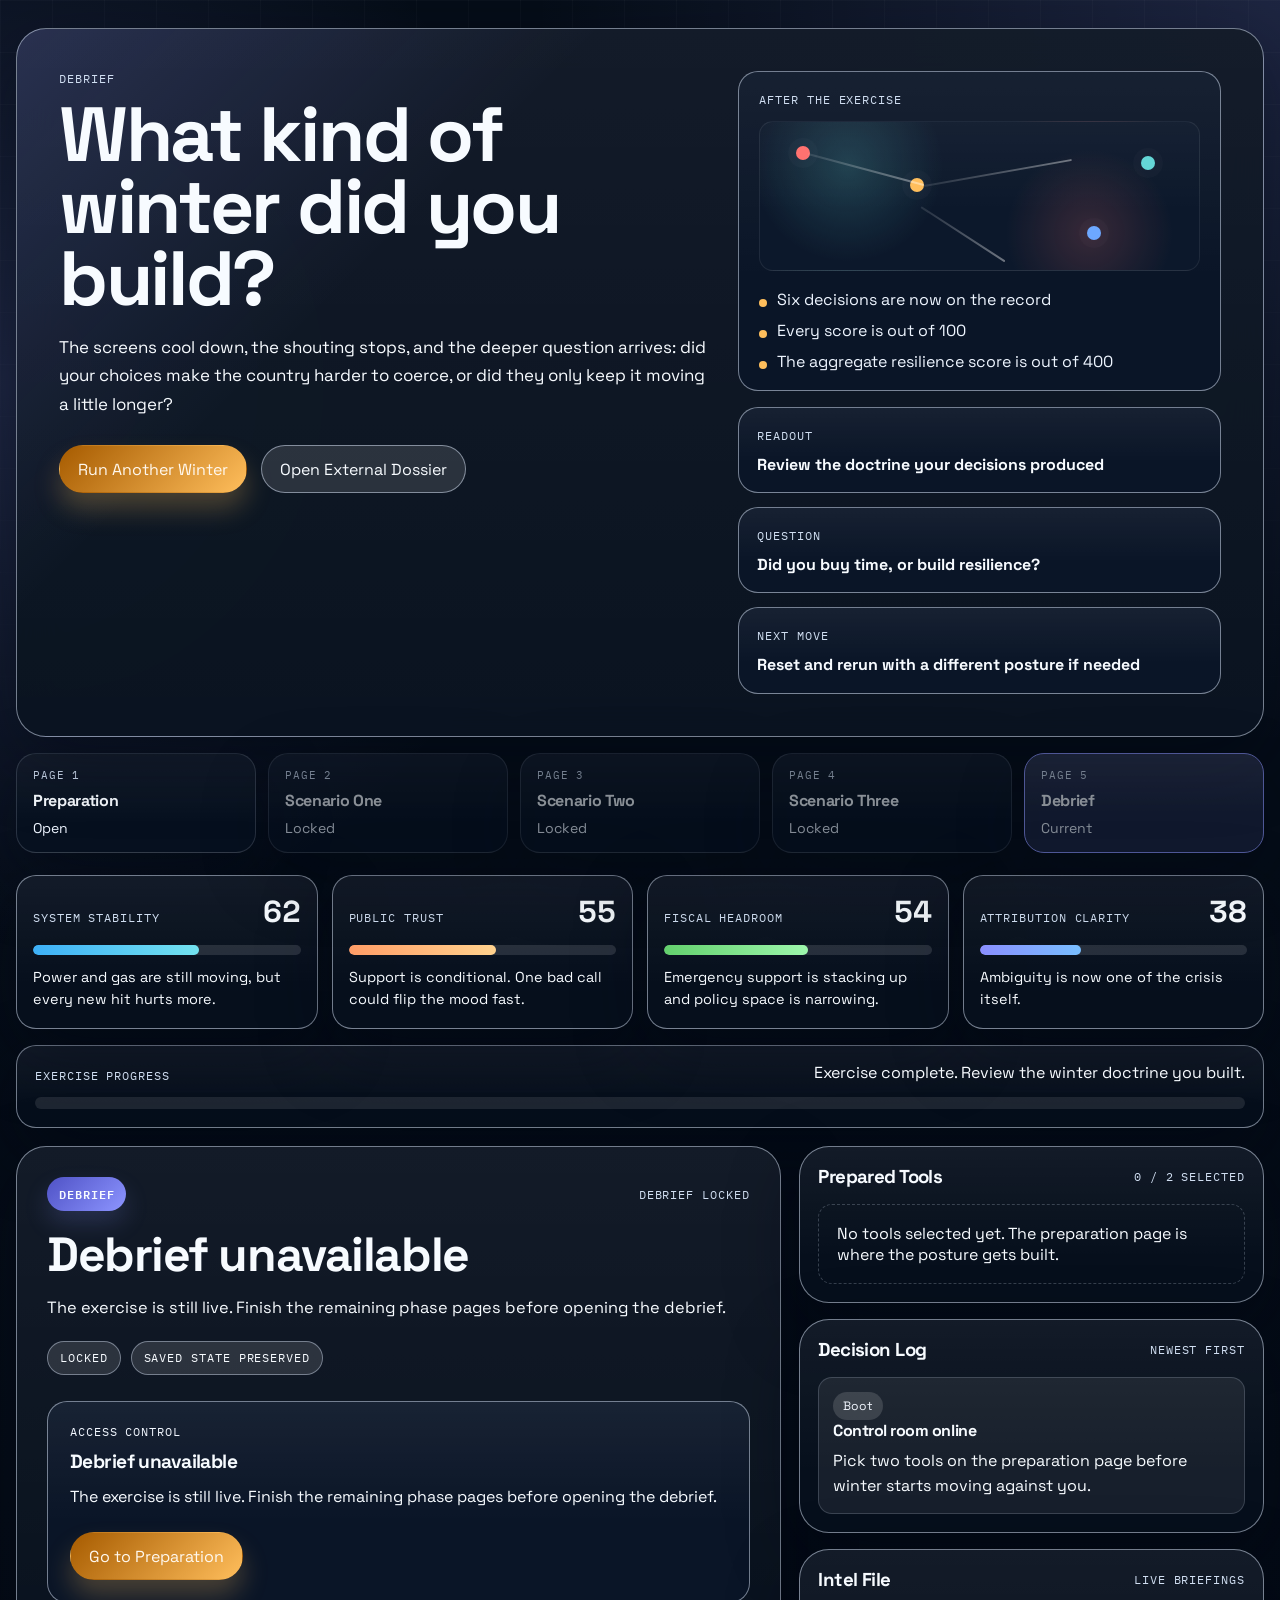
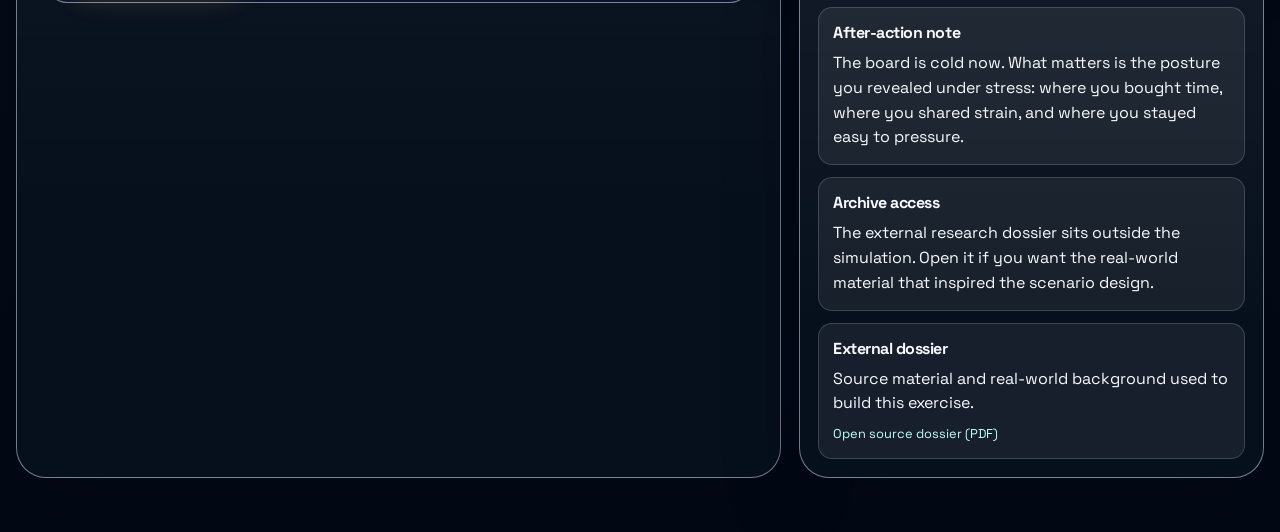
==== debrief.html @ bcda693b "updated game flow" ====
<!doctype html>
<html lang="en">
  <head>
    <meta charset="utf-8" />
    <meta name="viewport" content="width=device-width, initial-scale=1" />
    <title>Grey Zone Grid | Debrief</title>
    <link rel="preconnect" href="https://fonts.googleapis.com" />
    <link rel="preconnect" href="https://fonts.gstatic.com" crossorigin />
    <link
      href="https://fonts.googleapis.com/css2?family=IBM+Plex+Mono:wght@400;500;600&family=Space+Grotesk:wght@400;500;700&display=swap"
      rel="stylesheet"
    />
    <link rel="stylesheet" href="styles.css?v=20260312g" />
  </head>
  <body data-page="debrief">
    <div class="app-shell">
      <header class="hero">
        <div class="hero-copy">
          <p class="eyebrow" id="pageEyebrow"></p>
          <h1 id="pageHeading"></h1>
          <p class="hero-dek" id="pageDek"></p>
          <div class="hero-actions" id="heroActions"></div>
        </div>
        <div class="hero-side">
          <div class="schematic-card">
            <p class="mini-label" id="pageContextLabel"></p>
            <div class="schematic-grid" aria-hidden="true">
              <span class="schematic-node node-gas"></span>
              <span class="schematic-node node-grid"></span>
              <span class="schematic-node node-wind"></span>
              <span class="schematic-node node-terminal"></span>
              <span class="schematic-line line-one"></span>
              <span class="schematic-line line-two"></span>
              <span class="schematic-line line-three"></span>
            </div>
            <ul class="scenario-list" id="pageContextList"></ul>
          </div>
          <div class="hero-stat-grid" id="pageStatGrid"></div>
        </div>
      </header>
      <nav class="phase-nav" id="phaseNav" aria-label="Game phases"></nav>
      <main class="control-room" id="game">
        <section class="metric-strip" aria-label="Current resilience scores">
          <article class="metric-card metric-stability"><div class="metric-head"><span class="metric-label">System Stability</span><span class="metric-value" id="metric-stability-value">62</span></div><div class="metric-bar"><span class="metric-fill" id="metric-stability-fill"></span></div><p class="metric-copy" id="metric-stability-copy"></p></article>
          <article class="metric-card metric-trust"><div class="metric-head"><span class="metric-label">Public Trust</span><span class="metric-value" id="metric-trust-value">55</span></div><div class="metric-bar"><span class="metric-fill" id="metric-trust-fill"></span></div><p class="metric-copy" id="metric-trust-copy"></p></article>
          <article class="metric-card metric-fiscal"><div class="metric-head"><span class="metric-label">Fiscal Headroom</span><span class="metric-value" id="metric-fiscal-value">54</span></div><div class="metric-bar"><span class="metric-fill" id="metric-fiscal-fill"></span></div><p class="metric-copy" id="metric-fiscal-copy"></p></article>
          <article class="metric-card metric-clarity"><div class="metric-head"><span class="metric-label">Attribution Clarity</span><span class="metric-value" id="metric-clarity-value">38</span></div><div class="metric-bar"><span class="metric-fill" id="metric-clarity-fill"></span></div><p class="metric-copy" id="metric-clarity-copy"></p></article>
        </section>
        <section class="progress-panel"><div class="progress-head"><p class="mini-label">Exercise Progress</p><p class="progress-text" id="progressText"></p></div><div class="progress-track" aria-hidden="true"><span class="progress-fill" id="progressFill"></span></div></section>
        <section class="room-grid">
          <section class="stage-panel" aria-live="polite"><div class="stage-header"><span class="phase-chip" id="phaseChip"></span><span class="event-counter" id="eventCounter"></span></div><h2 class="stage-title" id="stageTitle"></h2><p class="stage-lead" id="stageLead"></p><div class="signal-row" id="signalRow"></div><div class="stage-body" id="stageBody"></div></section>
          <aside class="sidebar">
            <section class="panel"><div class="panel-head"><h3>Prepared Tools</h3><span class="panel-meta" id="toolCounter"></span></div><div class="tool-summary" id="toolSummary"></div></section>
            <section class="panel"><div class="panel-head"><h3>Decision Log</h3><span class="panel-meta">Newest first</span></div><div class="log-list" id="decisionLog"></div></section>
            <section class="panel"><div class="panel-head"><h3>Intel File</h3><span class="panel-meta">Live briefings</span></div><div class="source-list" id="sourceList"></div></section>
          </aside>
        </section>
      </main>
    </div>
    <script src="app.js?v=20260312g"></script>
  </body>
</html>
---- styles.css ----
:root {
  --bg: #07111f;
  --bg-alt: #0d1a2d;
  --panel: rgba(7, 16, 30, 0.96);
  --panel-strong: rgba(11, 22, 40, 0.99);
  --panel-soft: rgba(255, 255, 255, 0.05);
  --line: rgba(189, 210, 236, 0.24);
  --line-strong: rgba(221, 234, 252, 0.5);
  --ink: #f7fbff;
  --muted: #d0def1;
  --muted-strong: #eef5ff;
  --muted-soft: #afc2db;
  --teal: #64d6d6;
  --amber: #ffbe5c;
  --red: #ff7270;
  --green: #59cf84;
  --blue: #6da8ff;
  --violet: #8d95ff;
  --tag-ink: #f2f7ff;
  --phase-glow: rgba(255, 190, 92, 0.16);
  --phase-chip-start: #8a3f00;
  --phase-chip-end: #ffbe5c;
  --phase-soft: rgba(255, 190, 92, 0.18);
  --shadow: 0 24px 70px rgba(1, 8, 19, 0.42);
  --radius-xl: 30px;
  --radius-lg: 20px;
  --radius-md: 14px;
  --radius-sm: 10px;
}

* {
  box-sizing: border-box;
}

html {
  scroll-behavior: smooth;
}

html,
body {
  margin: 0;
  min-height: 100%;
}

body {
  color: var(--ink);
  font-family: "Space Grotesk", system-ui, sans-serif;
  background:
    radial-gradient(circle at top right, var(--phase-glow), transparent 30%),
    radial-gradient(circle at left 18%, var(--phase-soft), transparent 26%),
    linear-gradient(180deg, #050d18 0%, #050d18 40%, #030914 100%);
}

body[data-page="prep"] {
  --phase-glow: rgba(255, 190, 92, 0.16);
  --phase-chip-start: #8a3f00;
  --phase-chip-end: #ffbe5c;
  --phase-soft: rgba(255, 190, 92, 0.18);
}

body[data-page="scenario-one"] {
  --phase-glow: rgba(255, 114, 112, 0.18);
  --phase-chip-start: #7d1e2f;
  --phase-chip-end: #ff7270;
  --phase-soft: rgba(255, 114, 112, 0.18);
}

body[data-page="scenario-two"] {
  --phase-glow: rgba(100, 214, 214, 0.18);
  --phase-chip-start: #036f7b;
  --phase-chip-end: #64d6d6;
  --phase-soft: rgba(100, 214, 214, 0.18);
}

body[data-page="scenario-three"] {
  --phase-glow: rgba(109, 168, 255, 0.2);
  --phase-chip-start: #214aa8;
  --phase-chip-end: #6da8ff;
  --phase-soft: rgba(109, 168, 255, 0.18);
}

body[data-page="debrief"] {
  --phase-glow: rgba(141, 149, 255, 0.18);
  --phase-chip-start: #4f52c6;
  --phase-chip-end: #8d95ff;
  --phase-soft: rgba(141, 149, 255, 0.18);
}

body::before {
  content: "";
  position: fixed;
  inset: 0;
  pointer-events: none;
  background:
    linear-gradient(rgba(255, 255, 255, 0.03) 1px, transparent 1px),
    linear-gradient(90deg, rgba(255, 255, 255, 0.03) 1px, transparent 1px);
  background-size: 52px 52px;
  mask-image: linear-gradient(180deg, rgba(0, 0, 0, 0.8), transparent);
}

a {
  color: inherit;
}

button,
input,
select,
textarea {
  font: inherit;
  color: inherit;
}

.app-shell {
  width: min(1480px, calc(100% - 32px));
  margin: 0 auto;
  padding: 28px 0 54px;
}

.hero {
  display: grid;
  grid-template-columns: minmax(0, 1.15fr) minmax(320px, 0.85fr);
  gap: 26px;
  padding: clamp(26px, 4vw, 42px);
  border: 1px solid var(--line-strong);
  border-radius: var(--radius-xl);
  background:
    linear-gradient(135deg, var(--phase-glow), transparent 30%),
    linear-gradient(180deg, rgba(255, 255, 255, 0.05), rgba(255, 255, 255, 0.015)),
    var(--panel);
  box-shadow: var(--shadow);
  backdrop-filter: blur(20px);
}

.hero-copy {
  max-width: 720px;
}

.eyebrow,
.mini-label,
.metric-label,
.phase-chip,
.event-counter,
.panel-meta,
.signal-pill,
.tool-tag,
.delta-chip,
.ending-score-label,
.result-kicker,
.choice-tag {
  font-family: "IBM Plex Mono", ui-monospace, monospace;
  letter-spacing: 0.08em;
  text-transform: uppercase;
}

.eyebrow,
.mini-label,
.panel-meta {
  color: var(--muted);
  font-size: 0.73rem;
}

h1,
h2,
h3,
h4,
p {
  margin: 0;
}

h1,
h2,
h3,
h4 {
  letter-spacing: -0.03em;
}

h1 {
  margin-top: 12px;
  font-size: clamp(2.8rem, 6vw, 5.4rem);
  line-height: 0.94;
}

.hero-dek {
  margin-top: 18px;
  max-width: 60ch;
  color: var(--ink);
  font-size: 1.06rem;
  line-height: 1.7;
}

.hero-actions {
  display: flex;
  flex-wrap: wrap;
  gap: 14px;
  margin-top: 26px;
}

.primary-button,
.secondary-button,
.ghost-button,
.secondary-link {
  display: inline-flex;
  align-items: center;
  justify-content: center;
  gap: 10px;
  min-height: 48px;
  padding: 0 18px;
  border-radius: 999px;
  border: 1px solid transparent;
  text-decoration: none;
  cursor: pointer;
  transition:
    transform 160ms ease,
    border-color 160ms ease,
    background-color 160ms ease,
    color 160ms ease,
    box-shadow 160ms ease;
}

.primary-button {
  background: linear-gradient(135deg, #a65b00, #ffbe5c);
  color: #fff8ee;
  box-shadow: 0 16px 26px rgba(255, 190, 92, 0.25);
}

.secondary-button,
.secondary-link {
  border-color: var(--line-strong);
  color: var(--ink);
  background: rgba(255, 255, 255, 0.12);
}

.ghost-button {
  border-color: transparent;
  color: var(--muted-strong);
  background: transparent;
}

.primary-button:hover,
.secondary-button:hover,
.ghost-button:hover,
.secondary-link:hover {
  transform: translateY(-1px);
}

.hero-side {
  display: grid;
  gap: 16px;
}

.schematic-card,
.hero-stat {
  position: relative;
  overflow: hidden;
  border-radius: var(--radius-lg);
  border: 1px solid var(--line-strong);
  background:
    linear-gradient(180deg, rgba(255, 255, 255, 0.05), transparent 65%),
    var(--panel-strong);
}

.schematic-card {
  padding: 20px 20px 18px;
}

.schematic-grid {
  position: relative;
  height: 150px;
  margin: 14px 0 18px;
  border-radius: var(--radius-md);
  border: 1px solid rgba(255, 255, 255, 0.08);
  background:
    radial-gradient(circle at 20% 30%, rgba(100, 214, 214, 0.2), transparent 26%),
    radial-gradient(circle at 75% 75%, rgba(255, 114, 112, 0.18), transparent 24%),
    linear-gradient(180deg, rgba(255, 255, 255, 0.04), transparent 60%),
    #0c182b;
}

.schematic-node,
.schematic-line {
  position: absolute;
}

.schematic-node {
  width: 14px;
  height: 14px;
  border-radius: 999px;
  box-shadow: 0 0 0 8px rgba(255, 255, 255, 0.02);
}

.node-gas {
  top: 24px;
  left: 36px;
  background: var(--red);
}

.node-grid {
  top: 56px;
  left: 150px;
  background: var(--amber);
}

.node-wind {
  top: 34px;
  right: 44px;
  background: var(--teal);
}

.node-terminal {
  bottom: 30px;
  right: 98px;
  background: var(--blue);
}

.schematic-line {
  height: 2px;
  border-radius: 999px;
  background: linear-gradient(90deg, rgba(255, 255, 255, 0.1), rgba(255, 255, 255, 0.4));
  transform-origin: left center;
}

.line-one {
  top: 31px;
  left: 48px;
  width: 120px;
  transform: rotate(15deg);
}

.line-two {
  top: 63px;
  left: 164px;
  width: 150px;
  transform: rotate(-10deg);
}

.line-three {
  top: 84px;
  left: 161px;
  width: 100px;
  transform: rotate(33deg);
}

.scenario-list {
  display: grid;
  gap: 10px;
  padding: 0;
  margin: 0;
  list-style: none;
  color: var(--muted-strong);
}

.scenario-list li {
  padding-left: 18px;
  position: relative;
}

.scenario-list li::before {
  content: "";
  position: absolute;
  left: 0;
  top: 0.6em;
  width: 8px;
  height: 8px;
  border-radius: 999px;
  background: var(--amber);
}

.hero-stat-grid {
  display: grid;
  gap: 14px;
}

.hero-stat {
  padding: 16px 18px;
}

.hero-stat strong {
  display: block;
  margin-top: 8px;
  font-size: 1rem;
  line-height: 1.45;
  color: var(--ink);
}

.phase-nav {
  display: grid;
  grid-template-columns: repeat(5, minmax(0, 1fr));
  gap: 12px;
  margin-top: 16px;
}

.phase-nav-link {
  display: grid;
  gap: 8px;
  min-height: 84px;
  padding: 14px 16px;
  border-radius: var(--radius-lg);
  border: 1px solid rgba(221, 234, 252, 0.16);
  background:
    linear-gradient(180deg, rgba(255, 255, 255, 0.05), transparent 68%),
    rgba(8, 18, 33, 0.92);
  color: var(--ink);
  text-decoration: none;
  box-shadow: var(--shadow);
}

.phase-nav-link.is-current {
  border-color: var(--phase-chip-end);
  background:
    linear-gradient(180deg, rgba(255, 255, 255, 0.08), transparent 60%),
    var(--phase-soft);
}

.phase-nav-link.is-complete {
  border-color: rgba(89, 207, 132, 0.4);
}

.phase-nav-link.is-locked {
  opacity: 0.55;
  cursor: not-allowed;
}

.phase-nav-step {
  color: var(--muted);
  font-size: 0.7rem;
  font-family: "IBM Plex Mono", ui-monospace, monospace;
  letter-spacing: 0.08em;
  text-transform: uppercase;
}

.phase-nav-label {
  font-size: 1rem;
  font-weight: 700;
  letter-spacing: -0.02em;
}

.phase-nav-status {
  color: var(--muted-strong);
  font-size: 0.88rem;
  line-height: 1.4;
}

.control-room {
  margin-top: 22px;
}

.metric-strip {
  display: grid;
  grid-template-columns: repeat(4, minmax(0, 1fr));
  gap: 14px;
}

.metric-card,
.progress-panel,
.stage-panel,
.panel {
  border: 1px solid var(--line-strong);
  background:
    linear-gradient(180deg, rgba(255, 255, 255, 0.05), transparent 72%),
    var(--panel);
  box-shadow: var(--shadow);
}

.metric-card {
  padding: 16px 16px 18px;
  border-radius: var(--radius-lg);
}

.metric-head {
  display: flex;
  align-items: baseline;
  justify-content: space-between;
  gap: 12px;
}

.metric-label {
  font-size: 0.72rem;
  color: var(--muted);
}

.metric-value {
  font-size: 1.9rem;
  font-weight: 700;
  font-variant-numeric: tabular-nums;
}

.metric-bar {
  position: relative;
  overflow: hidden;
  height: 10px;
  margin-top: 14px;
  border-radius: 999px;
  background: rgba(255, 255, 255, 0.12);
}

.metric-fill {
  display: block;
  height: 100%;
  border-radius: inherit;
  width: 0;
}

.metric-stability .metric-fill {
  background: linear-gradient(90deg, #3db0f7, #73e2ef);
}

.metric-trust .metric-fill {
  background: linear-gradient(90deg, #ff9d67, #ffd28e);
}

.metric-fiscal .metric-fill {
  background: linear-gradient(90deg, #63d06d, #9df6ac);
}

.metric-clarity .metric-fill {
  background: linear-gradient(90deg, #8a8fff, #78beff);
}

.metric-copy {
  margin-top: 12px;
  color: var(--ink);
  font-size: 0.9rem;
  line-height: 1.5;
}

.progress-panel {
  margin-top: 16px;
  padding: 16px 18px 18px;
  border-radius: var(--radius-lg);
}

.progress-head {
  display: flex;
  justify-content: space-between;
  gap: 16px;
  align-items: flex-end;
}

.progress-text {
  max-width: 70ch;
  color: var(--ink);
}

.progress-track {
  margin-top: 14px;
  overflow: hidden;
  height: 12px;
  border-radius: 999px;
  background: rgba(255, 255, 255, 0.1);
}

.progress-fill {
  display: block;
  height: 100%;
  width: 0;
  border-radius: inherit;
  background: linear-gradient(90deg, var(--phase-chip-start), var(--phase-chip-end));
  transition: width 220ms ease;
}

.room-grid {
  display: grid;
  grid-template-columns: minmax(0, 1.35fr) minmax(320px, 0.82fr);
  gap: 18px;
  margin-top: 18px;
}

.stage-panel,
.panel {
  border-radius: var(--radius-xl);
}

.stage-panel {
  padding: clamp(22px, 3.5vw, 30px);
  min-height: 720px;
}

.stage-header {
  display: flex;
  justify-content: space-between;
  gap: 18px;
  align-items: center;
}

.phase-chip {
  display: inline-flex;
  align-items: center;
  min-height: 34px;
  padding: 0 12px;
  border-radius: 999px;
  color: var(--ink);
  font-size: 0.72rem;
  font-weight: 600;
  background: linear-gradient(135deg, var(--phase-chip-start), var(--phase-chip-end));
  box-shadow: 0 12px 24px var(--phase-soft);
}

.event-counter {
  color: var(--muted);
  font-size: 0.76rem;
}

.stage-title {
  margin-top: 20px;
  font-size: clamp(2rem, 4vw, 3rem);
  line-height: 1.02;
}

.stage-lead {
  margin-top: 14px;
  max-width: 70ch;
  color: var(--ink);
  font-size: 1.02rem;
  line-height: 1.75;
}

.signal-row {
  display: flex;
  flex-wrap: wrap;
  gap: 10px;
  margin-top: 18px;
}

.signal-pill {
  display: inline-flex;
  align-items: center;
  min-height: 34px;
  padding: 0 12px;
  border-radius: 999px;
  border: 1px solid rgba(221, 234, 252, 0.42);
  background: rgba(255, 255, 255, 0.12);
  color: var(--ink);
  font-size: 0.72rem;
}

.stage-body {
  margin-top: 26px;
}

.prep-grid,
.choice-grid,
.debrief-grid,
.history-grid,
.insight-grid,
.recommendation-grid {
  display: grid;
  gap: 16px;
}

.prep-grid {
  grid-template-columns: repeat(2, minmax(0, 1fr));
}

.tool-card,
.choice-card,
.result-card,
.ending-card,
.insight-card,
.history-card,
.recommendation-card {
  border-radius: var(--radius-lg);
  border: 1px solid var(--line-strong);
  background:
    linear-gradient(180deg, rgba(255, 255, 255, 0.06), transparent 60%),
    var(--panel-strong);
}

.tool-card {
  padding: 18px;
  color: var(--ink);
  text-align: left;
  cursor: pointer;
  transition:
    transform 160ms ease,
    border-color 160ms ease,
    box-shadow 160ms ease,
    opacity 160ms ease;
}

.tool-card:hover,
.choice-card:hover {
  transform: translateY(-2px);
}

.tool-card.is-selected {
  border-color: rgba(255, 190, 92, 0.78);
  box-shadow: 0 0 0 1px rgba(255, 190, 92, 0.3) inset;
}

.tool-card.is-disabled {
  opacity: 0.72;
}

.tool-tag,
.choice-tag,
.result-kicker {
  color: var(--tag-ink);
  font-size: 0.72rem;
}

.tool-title,
.choice-title,
.result-title,
.ending-title,
.insight-title,
.recommendation-title {
  margin-top: 10px;
  font-size: 1.2rem;
}

.tool-copy,
.choice-copy,
.result-copy,
.insight-copy,
.history-copy,
.recommendation-copy,
.stage-note,
.score-summary {
  margin-top: 10px;
  color: var(--ink);
  line-height: 1.65;
}

.effect-list,
.bonus-list,
.recommendation-list {
  display: flex;
  flex-wrap: wrap;
  gap: 8px;
  margin-top: 14px;
}

.effect-pill,
.bonus-pill,
.summary-pill {
  display: inline-flex;
  align-items: center;
  min-height: 30px;
  padding: 0 10px;
  border-radius: 999px;
  background: rgba(255, 255, 255, 0.14);
  color: var(--ink);
  font-size: 0.82rem;
}

.prep-actions,
.result-actions,
.debrief-actions {
  display: flex;
  flex-wrap: wrap;
  gap: 12px;
  margin-top: 22px;
}

.stage-note {
  max-width: 70ch;
}

.choice-grid {
  grid-template-columns: repeat(3, minmax(0, 1fr));
}

.choice-card {
  display: flex;
  flex-direction: column;
  align-items: flex-start;
  width: 100%;
  padding: 18px;
  color: var(--ink);
  text-align: left;
  cursor: pointer;
  transition:
    transform 160ms ease,
    border-color 160ms ease,
    box-shadow 160ms ease;
}

.choice-card:focus-visible,
.tool-card:focus-visible,
.primary-button:focus-visible,
.secondary-button:focus-visible,
.ghost-button:focus-visible {
  outline: 2px solid #f8d186;
  outline-offset: 2px;
}

.choice-card strong,
.tool-card strong {
  font-weight: 700;
}

.choice-footer {
  margin-top: auto;
  padding-top: 14px;
  width: 100%;
}

.choice-synergy {
  color: #b5fff8;
  font-size: 0.9rem;
}

.sidebar {
  display: grid;
  gap: 16px;
}

.panel {
  padding: 18px;
}

.panel-head {
  display: flex;
  justify-content: space-between;
  gap: 12px;
  align-items: center;
}

.tool-summary,
.log-list,
.source-list {
  display: grid;
  gap: 12px;
  margin-top: 16px;
}

.summary-card,
.log-item,
.source-item {
  border-radius: var(--radius-md);
  border: 1px solid rgba(221, 234, 252, 0.18);
  background: rgba(255, 255, 255, 0.07);
}

.summary-card {
  padding: 14px;
}

.summary-card h4,
.log-item h4,
.source-item h4 {
  font-size: 1rem;
}

.summary-card p,
.log-item p,
.source-item p {
  margin-top: 8px;
  color: var(--ink);
  line-height: 1.55;
}

.log-item,
.source-item {
  padding: 14px;
}

.log-tag {
  display: inline-flex;
  align-items: center;
  min-height: 28px;
  padding: 0 10px;
  border-radius: 999px;
  background: rgba(255, 255, 255, 0.14);
  color: var(--tag-ink);
  font-size: 0.76rem;
}

.source-meta {
  margin-top: 10px;
  color: var(--muted);
  font-size: 0.8rem;
}

.result-card {
  padding: 22px;
}

.delta-row {
  display: flex;
  flex-wrap: wrap;
  gap: 10px;
  margin-top: 16px;
}

.delta-chip {
  display: inline-flex;
  align-items: center;
  min-height: 36px;
  padding: 0 12px;
  border-radius: 999px;
  font-size: 0.76rem;
}

.delta-chip.is-positive {
  background: rgba(89, 207, 132, 0.18);
  color: #d7ffe2;
  border: 1px solid rgba(89, 207, 132, 0.36);
}

.delta-chip.is-negative {
  background: rgba(255, 114, 112, 0.18);
  color: #ffd3d2;
  border: 1px solid rgba(255, 114, 112, 0.36);
}

.bonus-block {
  margin-top: 18px;
  padding-top: 18px;
  border-top: 1px solid rgba(221, 234, 252, 0.18);
}

.bonus-stack {
  display: grid;
  gap: 10px;
  margin-top: 12px;
}

.bonus-item {
  padding: 12px 14px;
  border-radius: var(--radius-md);
  background: rgba(100, 214, 214, 0.18);
  color: var(--ink);
}

.scoreboard {
  display: grid;
  grid-template-columns: repeat(4, minmax(0, 1fr));
  gap: 12px;
  margin-top: 22px;
}

.score-card {
  padding: 14px;
  border-radius: var(--radius-md);
  background: rgba(255, 255, 255, 0.1);
  border: 1px solid rgba(221, 234, 252, 0.18);
}

.score-card strong {
  display: block;
  margin-top: 10px;
  font-size: 1.4rem;
}

.score-card-scale {
  margin-top: 8px;
  color: var(--ink);
  font-size: 0.86rem;
}

.ending-card,
.insight-card,
.history-card,
.recommendation-card {
  padding: 18px;
}

.ending-banner {
  display: flex;
  flex-wrap: wrap;
  align-items: flex-end;
  justify-content: space-between;
  gap: 18px;
}

.ending-score {
  min-width: 170px;
  text-align: right;
}

.ending-score-label {
  color: var(--muted);
  font-size: 0.74rem;
}

.ending-score-value {
  margin-top: 8px;
  font-size: clamp(2.8rem, 5vw, 4rem);
  line-height: 0.9;
  font-weight: 700;
}

.debrief-grid {
  margin-top: 24px;
}

.insight-grid,
.recommendation-grid,
.history-grid {
  margin-top: 18px;
  grid-template-columns: repeat(2, minmax(0, 1fr));
}

.history-choice {
  margin-top: 12px;
  color: #fff;
  font-size: 1rem;
}

.summary-row {
  display: flex;
  flex-wrap: wrap;
  gap: 10px;
  margin-top: 14px;
}

.empty-state {
  padding: 18px;
  border-radius: var(--radius-md);
  border: 1px dashed rgba(221, 234, 252, 0.22);
  color: var(--ink);
}

.panel-link {
  color: #c1fff9;
  text-decoration: none;
}

.panel-link:hover {
  text-decoration: underline;
}

@media (max-width: 1200px) {
  .hero,
  .room-grid {
    grid-template-columns: 1fr;
  }

  .phase-nav {
    grid-template-columns: repeat(3, minmax(0, 1fr));
  }

  .metric-strip,
  .scoreboard {
    grid-template-columns: repeat(2, minmax(0, 1fr));
  }

  .choice-grid,
  .prep-grid,
  .insight-grid,
  .recommendation-grid,
  .history-grid {
    grid-template-columns: repeat(2, minmax(0, 1fr));
  }

  .stage-panel {
    min-height: auto;
  }
}

@media (max-width: 760px) {
  .app-shell {
    width: min(100% - 20px, 1480px);
    padding-top: 18px;
  }

  .phase-nav {
    grid-template-columns: 1fr;
  }

  .hero,
  .stage-panel,
  .panel,
  .metric-card,
  .progress-panel {
    border-radius: 20px;
  }

  .metric-strip,
  .scoreboard,
  .choice-grid,
  .prep-grid,
  .insight-grid,
  .recommendation-grid,
  .history-grid {
    grid-template-columns: 1fr;
  }

  .progress-head,
  .stage-header,
  .panel-head,
  .ending-banner {
    flex-direction: column;
    align-items: flex-start;
  }

  .ending-score {
    text-align: left;
  }
}
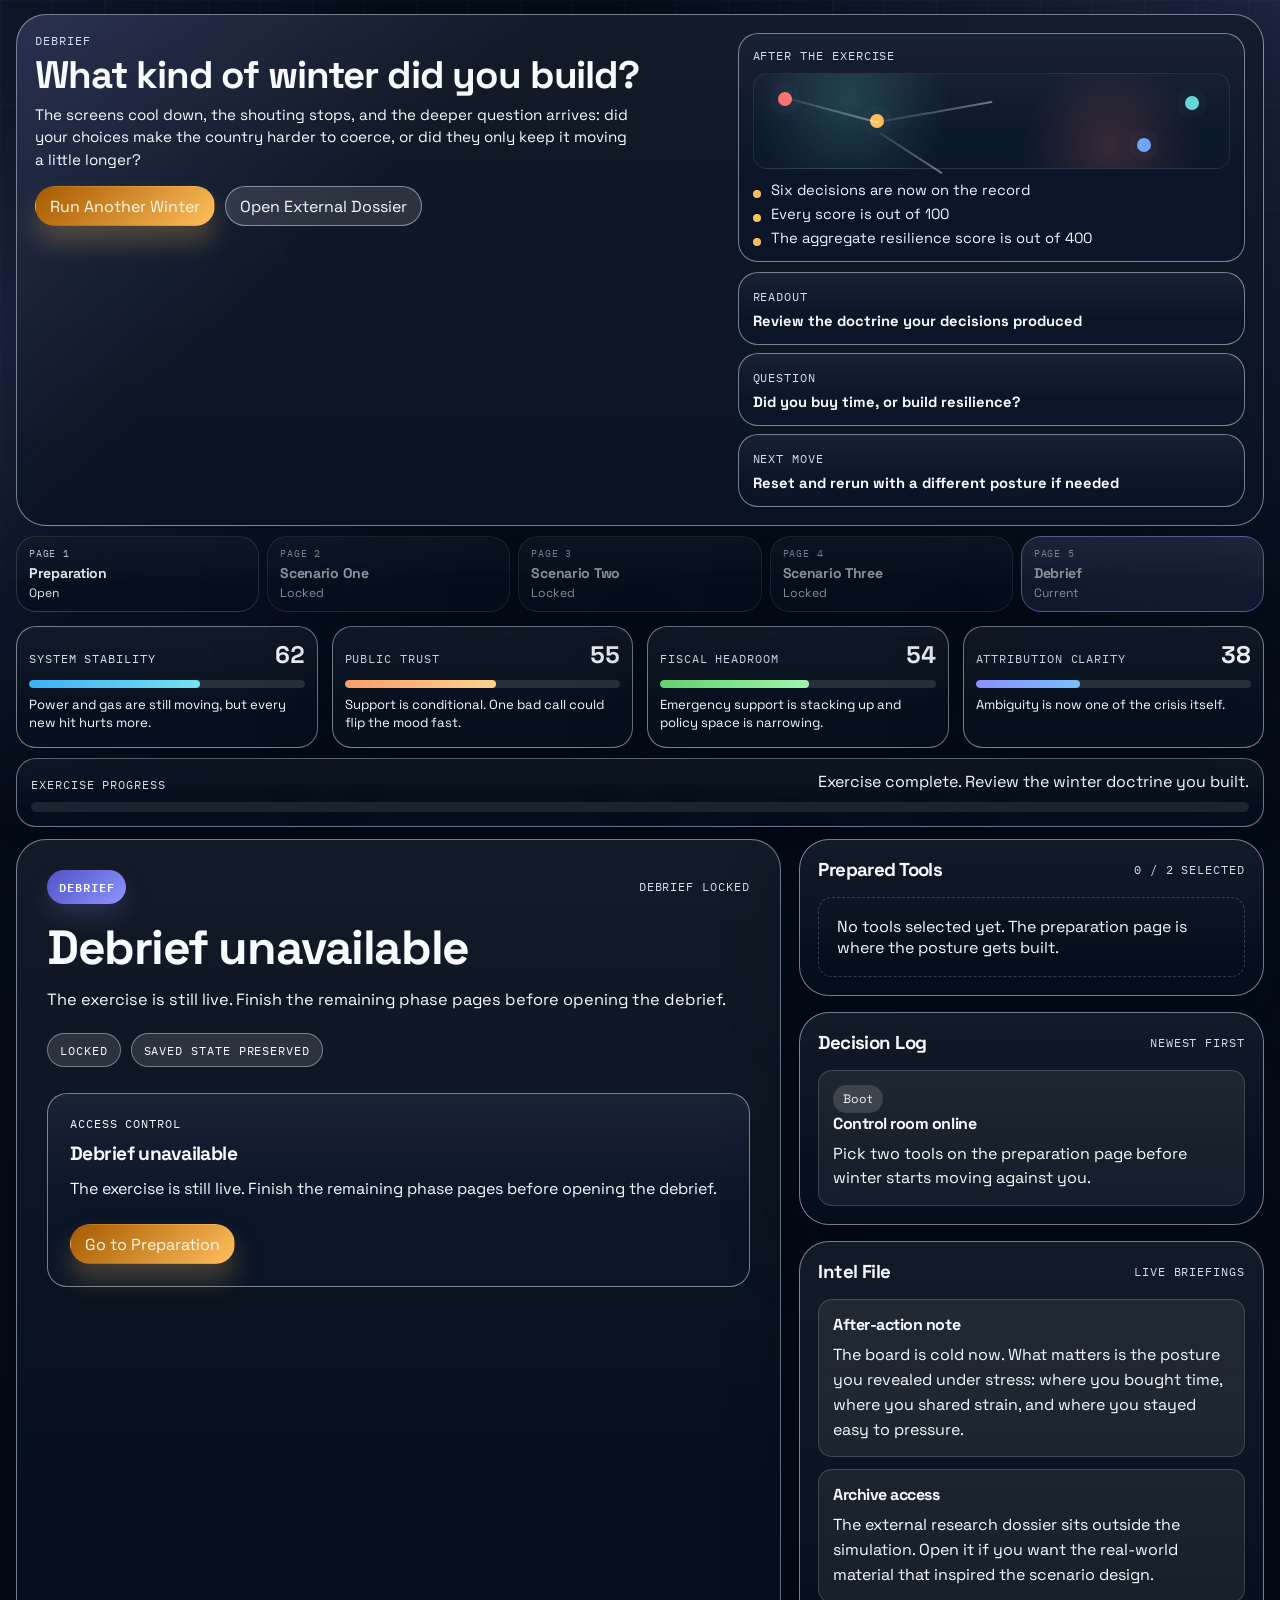
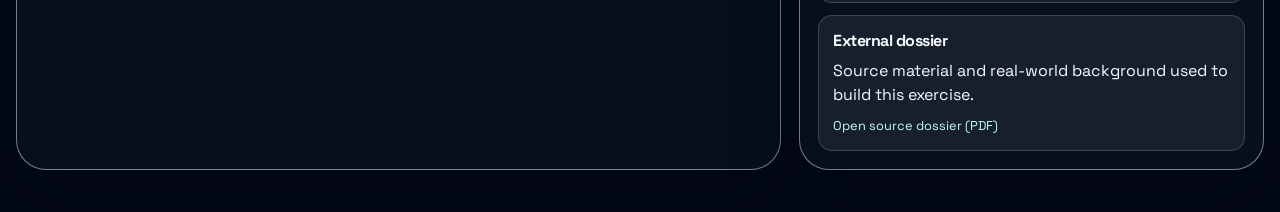
==== commit ba23d2b7: "Update header" ====
--- a/debrief.html
+++ b/debrief.html
@@ -10,7 +10,7 @@
       href="https://fonts.googleapis.com/css2?family=IBM+Plex+Mono:wght@400;500;600&family=Space+Grotesk:wght@400;500;700&display=swap"
       rel="stylesheet"
     />
-    <link rel="stylesheet" href="styles.css?v=20260312g" />
+    <link rel="stylesheet" href="styles.css?v=20260312h" />
   </head>
   <body data-page="debrief">
     <div class="app-shell">
@@ -57,6 +57,6 @@
         </section>
       </main>
     </div>
-    <script src="app.js?v=20260312g"></script>
+    <script src="app.js?v=20260312h"></script>
   </body>
 </html>
--- a/styles.css
+++ b/styles.css
@@ -113,14 +113,14 @@
 .app-shell {
   width: min(1480px, calc(100% - 32px));
   margin: 0 auto;
-  padding: 28px 0 54px;
+  padding: 14px 0 42px;
 }
 
 .hero {
   display: grid;
   grid-template-columns: minmax(0, 1.15fr) minmax(320px, 0.85fr);
-  gap: 26px;
-  padding: clamp(26px, 4vw, 42px);
+  gap: 16px;
+  padding: clamp(12px, 2vw, 18px);
   border: 1px solid var(--line-strong);
   border-radius: var(--radius-xl);
   background:
@@ -175,24 +175,24 @@
 }
 
 h1 {
-  margin-top: 12px;
-  font-size: clamp(2.8rem, 6vw, 5.4rem);
-  line-height: 0.94;
+  margin-top: 8px;
+  font-size: clamp(1.6rem, 3.8vw, 2.4rem);
+  line-height: 0.98;
 }
 
 .hero-dek {
-  margin-top: 18px;
+  margin-top: 10px;
   max-width: 60ch;
   color: var(--ink);
-  font-size: 1.06rem;
-  line-height: 1.7;
+  font-size: 0.95rem;
+  line-height: 1.5;
 }
 
 .hero-actions {
   display: flex;
   flex-wrap: wrap;
-  gap: 14px;
-  margin-top: 26px;
+  gap: 10px;
+  margin-top: 14px;
 }
 
 .primary-button,
@@ -203,8 +203,8 @@
   align-items: center;
   justify-content: center;
   gap: 10px;
-  min-height: 48px;
-  padding: 0 18px;
+  min-height: 40px;
+  padding: 0 14px;
   border-radius: 999px;
   border: 1px solid transparent;
   text-decoration: none;
@@ -245,7 +245,7 @@
 
 .hero-side {
   display: grid;
-  gap: 16px;
+  gap: 10px;
 }
 
 .schematic-card,
@@ -260,13 +260,13 @@
 }
 
 .schematic-card {
-  padding: 20px 20px 18px;
+  padding: 14px;
 }
 
 .schematic-grid {
   position: relative;
-  height: 150px;
-  margin: 14px 0 18px;
+  height: 96px;
+  margin: 10px 0 12px;
   border-radius: var(--radius-md);
   border: 1px solid rgba(255, 255, 255, 0.08);
   background:
@@ -289,26 +289,26 @@
 }
 
 .node-gas {
-  top: 24px;
-  left: 36px;
+  top: 18px;
+  left: 24px;
   background: var(--red);
 }
 
 .node-grid {
-  top: 56px;
-  left: 150px;
+  top: 40px;
+  left: 116px;
   background: var(--amber);
 }
 
 .node-wind {
-  top: 34px;
-  right: 44px;
+  top: 22px;
+  right: 30px;
   background: var(--teal);
 }
 
 .node-terminal {
-  bottom: 30px;
-  right: 98px;
+  bottom: 16px;
+  right: 78px;
   background: var(--blue);
 }
 
@@ -320,33 +320,34 @@
 }
 
 .line-one {
-  top: 31px;
-  left: 48px;
-  width: 120px;
+  top: 24px;
+  left: 36px;
+  width: 92px;
   transform: rotate(15deg);
 }
 
 .line-two {
-  top: 63px;
-  left: 164px;
-  width: 150px;
+  top: 46px;
+  left: 130px;
+  width: 110px;
   transform: rotate(-10deg);
 }
 
 .line-three {
-  top: 84px;
-  left: 161px;
-  width: 100px;
+  top: 58px;
+  left: 126px;
+  width: 74px;
   transform: rotate(33deg);
 }
 
 .scenario-list {
   display: grid;
-  gap: 10px;
+  gap: 6px;
   padding: 0;
   margin: 0;
   list-style: none;
   color: var(--muted-strong);
+  font-size: 0.92rem;
 }
 
 .scenario-list li {
@@ -367,33 +368,33 @@
 
 .hero-stat-grid {
   display: grid;
-  gap: 14px;
+  gap: 8px;
 }
 
 .hero-stat {
-  padding: 16px 18px;
+  padding: 12px 14px;
 }
 
 .hero-stat strong {
   display: block;
-  margin-top: 8px;
-  font-size: 1rem;
-  line-height: 1.45;
+  margin-top: 6px;
+  font-size: 0.92rem;
+  line-height: 1.35;
   color: var(--ink);
 }
 
 .phase-nav {
   display: grid;
   grid-template-columns: repeat(5, minmax(0, 1fr));
-  gap: 12px;
-  margin-top: 16px;
+  gap: 8px;
+  margin-top: 10px;
 }
 
 .phase-nav-link {
   display: grid;
-  gap: 8px;
-  min-height: 84px;
-  padding: 14px 16px;
+  gap: 4px;
+  min-height: 58px;
+  padding: 10px 12px;
   border-radius: var(--radius-lg);
   border: 1px solid rgba(221, 234, 252, 0.16);
   background:
@@ -422,26 +423,26 @@
 
 .phase-nav-step {
   color: var(--muted);
-  font-size: 0.7rem;
+  font-size: 0.62rem;
   font-family: "IBM Plex Mono", ui-monospace, monospace;
   letter-spacing: 0.08em;
   text-transform: uppercase;
 }
 
 .phase-nav-label {
-  font-size: 1rem;
+  font-size: 0.88rem;
   font-weight: 700;
   letter-spacing: -0.02em;
 }
 
 .phase-nav-status {
   color: var(--muted-strong);
-  font-size: 0.88rem;
-  line-height: 1.4;
+  font-size: 0.76rem;
+  line-height: 1.25;
 }
 
 .control-room {
-  margin-top: 22px;
+  margin-top: 14px;
 }
 
 .metric-strip {
@@ -462,7 +463,7 @@
 }
 
 .metric-card {
-  padding: 16px 16px 18px;
+  padding: 12px 12px 14px;
   border-radius: var(--radius-lg);
 }
 
@@ -479,7 +480,7 @@
 }
 
 .metric-value {
-  font-size: 1.9rem;
+  font-size: 1.5rem;
   font-weight: 700;
   font-variant-numeric: tabular-nums;
 }
@@ -487,8 +488,8 @@
 .metric-bar {
   position: relative;
   overflow: hidden;
-  height: 10px;
-  margin-top: 14px;
+  height: 8px;
+  margin-top: 10px;
   border-radius: 999px;
   background: rgba(255, 255, 255, 0.12);
 }
@@ -517,15 +518,15 @@
 }
 
 .metric-copy {
-  margin-top: 12px;
-  color: var(--ink);
-  font-size: 0.9rem;
-  line-height: 1.5;
+  margin-top: 8px;
+  color: var(--ink);
+  font-size: 0.82rem;
+  line-height: 1.4;
 }
 
 .progress-panel {
-  margin-top: 16px;
-  padding: 16px 18px 18px;
+  margin-top: 10px;
+  padding: 12px 14px 14px;
   border-radius: var(--radius-lg);
 }
 
@@ -542,9 +543,9 @@
 }
 
 .progress-track {
-  margin-top: 14px;
+  margin-top: 10px;
   overflow: hidden;
-  height: 12px;
+  height: 10px;
   border-radius: 999px;
   background: rgba(255, 255, 255, 0.1);
 }
@@ -562,7 +563,7 @@
   display: grid;
   grid-template-columns: minmax(0, 1.35fr) minmax(320px, 0.82fr);
   gap: 18px;
-  margin-top: 18px;
+  margin-top: 12px;
 }
 
 .stage-panel,
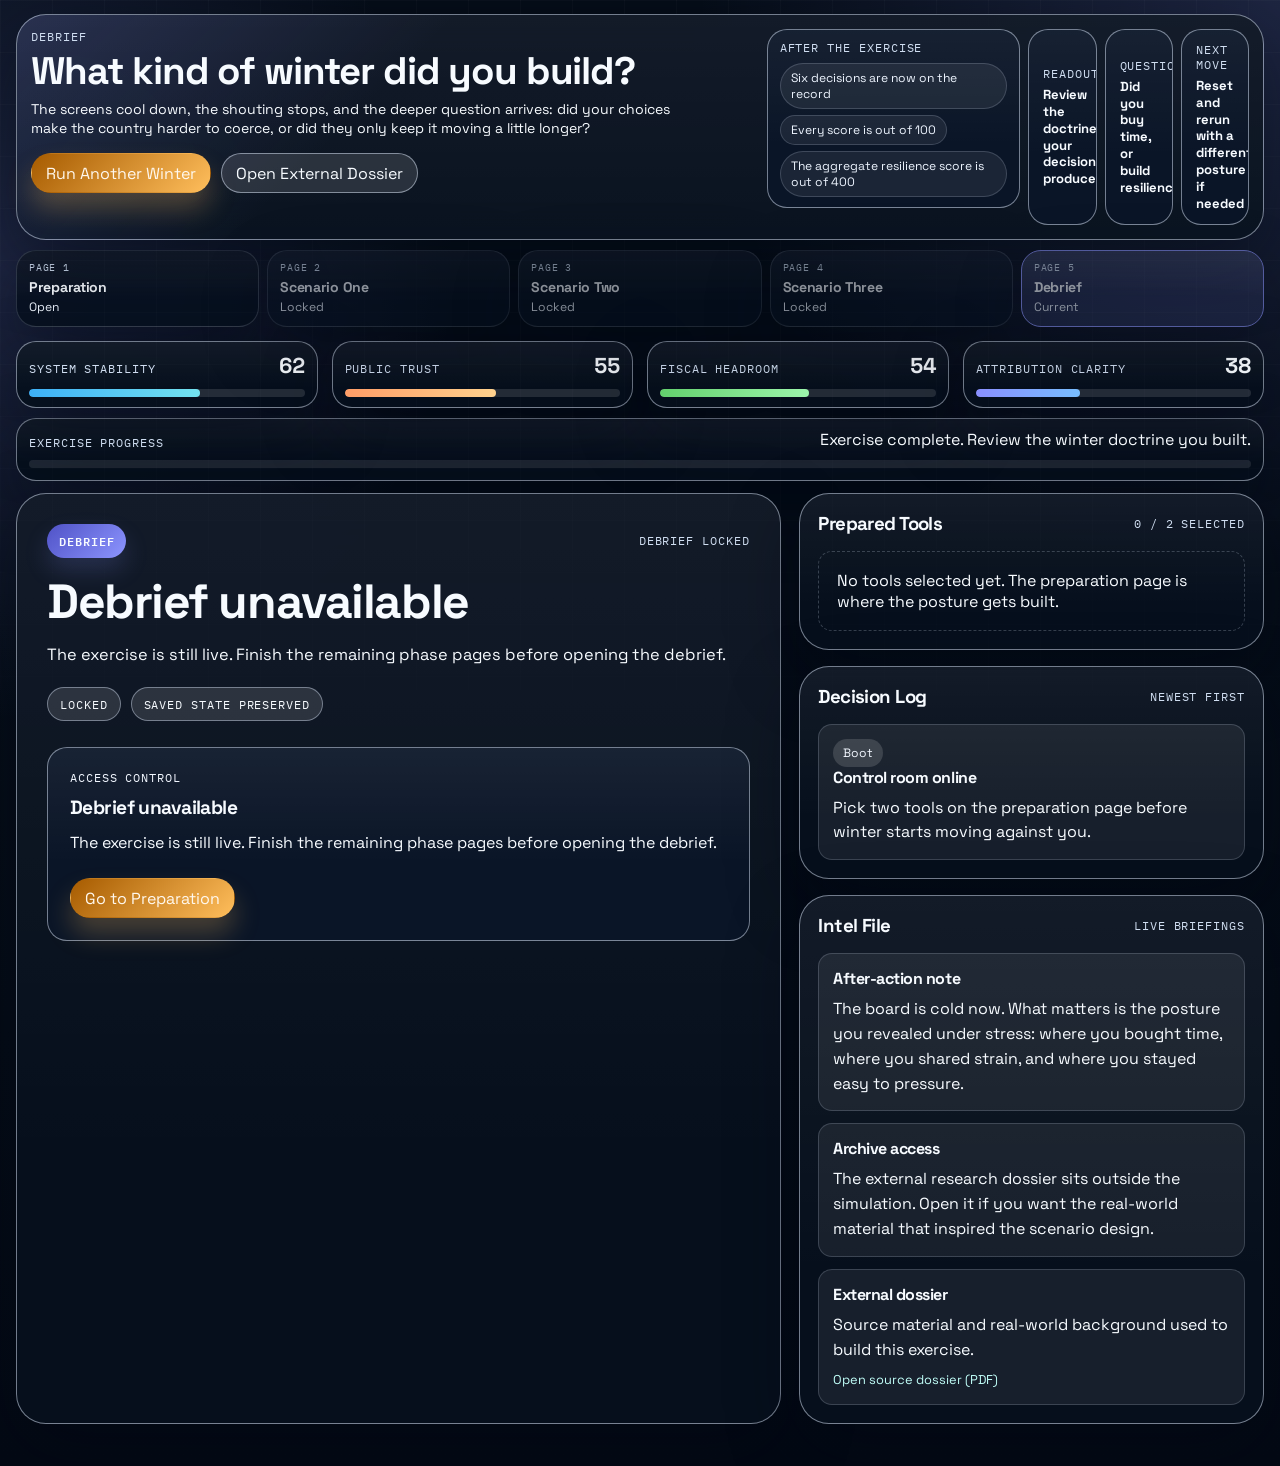
==== commit 4cb20f31: "New Layout" ====
--- a/debrief.html
+++ b/debrief.html
@@ -10,7 +10,7 @@
       href="https://fonts.googleapis.com/css2?family=IBM+Plex+Mono:wght@400;500;600&family=Space+Grotesk:wght@400;500;700&display=swap"
       rel="stylesheet"
     />
-    <link rel="stylesheet" href="styles.css?v=20260312h" />
+    <link rel="stylesheet" href="styles.css?v=20260312i" />
   </head>
   <body data-page="debrief">
     <div class="app-shell">
@@ -57,6 +57,6 @@
         </section>
       </main>
     </div>
-    <script src="app.js?v=20260312h"></script>
+    <script src="app.js?v=20260312i"></script>
   </body>
 </html>
--- a/styles.css
+++ b/styles.css
@@ -118,9 +118,9 @@
 
 .hero {
   display: grid;
-  grid-template-columns: minmax(0, 1.15fr) minmax(320px, 0.85fr);
-  gap: 16px;
-  padding: clamp(12px, 2vw, 18px);
+  grid-template-columns: minmax(0, 1.2fr) minmax(340px, 0.8fr);
+  gap: 12px;
+  padding: clamp(10px, 1.6vw, 14px);
   border: 1px solid var(--line-strong);
   border-radius: var(--radius-xl);
   background:
@@ -132,7 +132,7 @@
 }
 
 .hero-copy {
-  max-width: 720px;
+  max-width: 860px;
 }
 
 .eyebrow,
@@ -182,10 +182,10 @@
 
 .hero-dek {
   margin-top: 10px;
-  max-width: 60ch;
-  color: var(--ink);
-  font-size: 0.95rem;
-  line-height: 1.5;
+  max-width: 74ch;
+  color: var(--ink);
+  font-size: 0.88rem;
+  line-height: 1.4;
 }
 
 .hero-actions {
@@ -245,7 +245,9 @@
 
 .hero-side {
   display: grid;
-  gap: 10px;
+  grid-template-columns: minmax(0, 1.15fr) minmax(0, 1fr);
+  gap: 8px;
+  align-items: start;
 }
 
 .schematic-card,
@@ -260,20 +262,13 @@
 }
 
 .schematic-card {
-  padding: 14px;
+  display: grid;
+  gap: 8px;
+  padding: 10px 12px;
 }
 
 .schematic-grid {
-  position: relative;
-  height: 96px;
-  margin: 10px 0 12px;
-  border-radius: var(--radius-md);
-  border: 1px solid rgba(255, 255, 255, 0.08);
-  background:
-    radial-gradient(circle at 20% 30%, rgba(100, 214, 214, 0.2), transparent 26%),
-    radial-gradient(circle at 75% 75%, rgba(255, 114, 112, 0.18), transparent 24%),
-    linear-gradient(180deg, rgba(255, 255, 255, 0.04), transparent 60%),
-    #0c182b;
+  display: none;
 }
 
 .schematic-node,
@@ -341,45 +336,45 @@
 }
 
 .scenario-list {
-  display: grid;
+  display: flex;
+  flex-wrap: wrap;
   gap: 6px;
   padding: 0;
   margin: 0;
   list-style: none;
   color: var(--muted-strong);
-  font-size: 0.92rem;
+  font-size: 0.76rem;
 }
 
 .scenario-list li {
-  padding-left: 18px;
-  position: relative;
+  padding: 6px 10px;
+  border-radius: 999px;
+  border: 1px solid rgba(221, 234, 252, 0.18);
+  background: rgba(255, 255, 255, 0.07);
 }
 
 .scenario-list li::before {
-  content: "";
-  position: absolute;
-  left: 0;
-  top: 0.6em;
-  width: 8px;
-  height: 8px;
-  border-radius: 999px;
-  background: var(--amber);
+  display: none;
 }
 
 .hero-stat-grid {
   display: grid;
+  grid-template-columns: repeat(3, minmax(0, 1fr));
   gap: 8px;
 }
 
 .hero-stat {
+  display: flex;
+  flex-direction: column;
+  justify-content: center;
   padding: 12px 14px;
 }
 
 .hero-stat strong {
   display: block;
   margin-top: 6px;
-  font-size: 0.92rem;
-  line-height: 1.35;
+  font-size: 0.82rem;
+  line-height: 1.28;
   color: var(--ink);
 }
 
@@ -463,7 +458,7 @@
 }
 
 .metric-card {
-  padding: 12px 12px 14px;
+  padding: 10px 12px;
   border-radius: var(--radius-lg);
 }
 
@@ -480,7 +475,7 @@
 }
 
 .metric-value {
-  font-size: 1.5rem;
+  font-size: 1.35rem;
   font-weight: 700;
   font-variant-numeric: tabular-nums;
 }
@@ -518,15 +513,12 @@
 }
 
 .metric-copy {
-  margin-top: 8px;
-  color: var(--ink);
-  font-size: 0.82rem;
-  line-height: 1.4;
+  display: none;
 }
 
 .progress-panel {
   margin-top: 10px;
-  padding: 12px 14px 14px;
+  padding: 10px 12px 12px;
   border-radius: var(--radius-lg);
 }
 
@@ -545,7 +537,7 @@
 .progress-track {
   margin-top: 10px;
   overflow: hidden;
-  height: 10px;
+  height: 8px;
   border-radius: 999px;
   background: rgba(255, 255, 255, 0.1);
 }
@@ -1028,6 +1020,10 @@
     grid-template-columns: 1fr;
   }
 
+  .hero-side {
+    grid-template-columns: 1fr;
+  }
+
   .phase-nav {
     grid-template-columns: repeat(3, minmax(0, 1fr));
   }
@@ -1056,6 +1052,7 @@
     padding-top: 18px;
   }
 
+  .hero-stat-grid,
   .phase-nav {
     grid-template-columns: 1fr;
   }
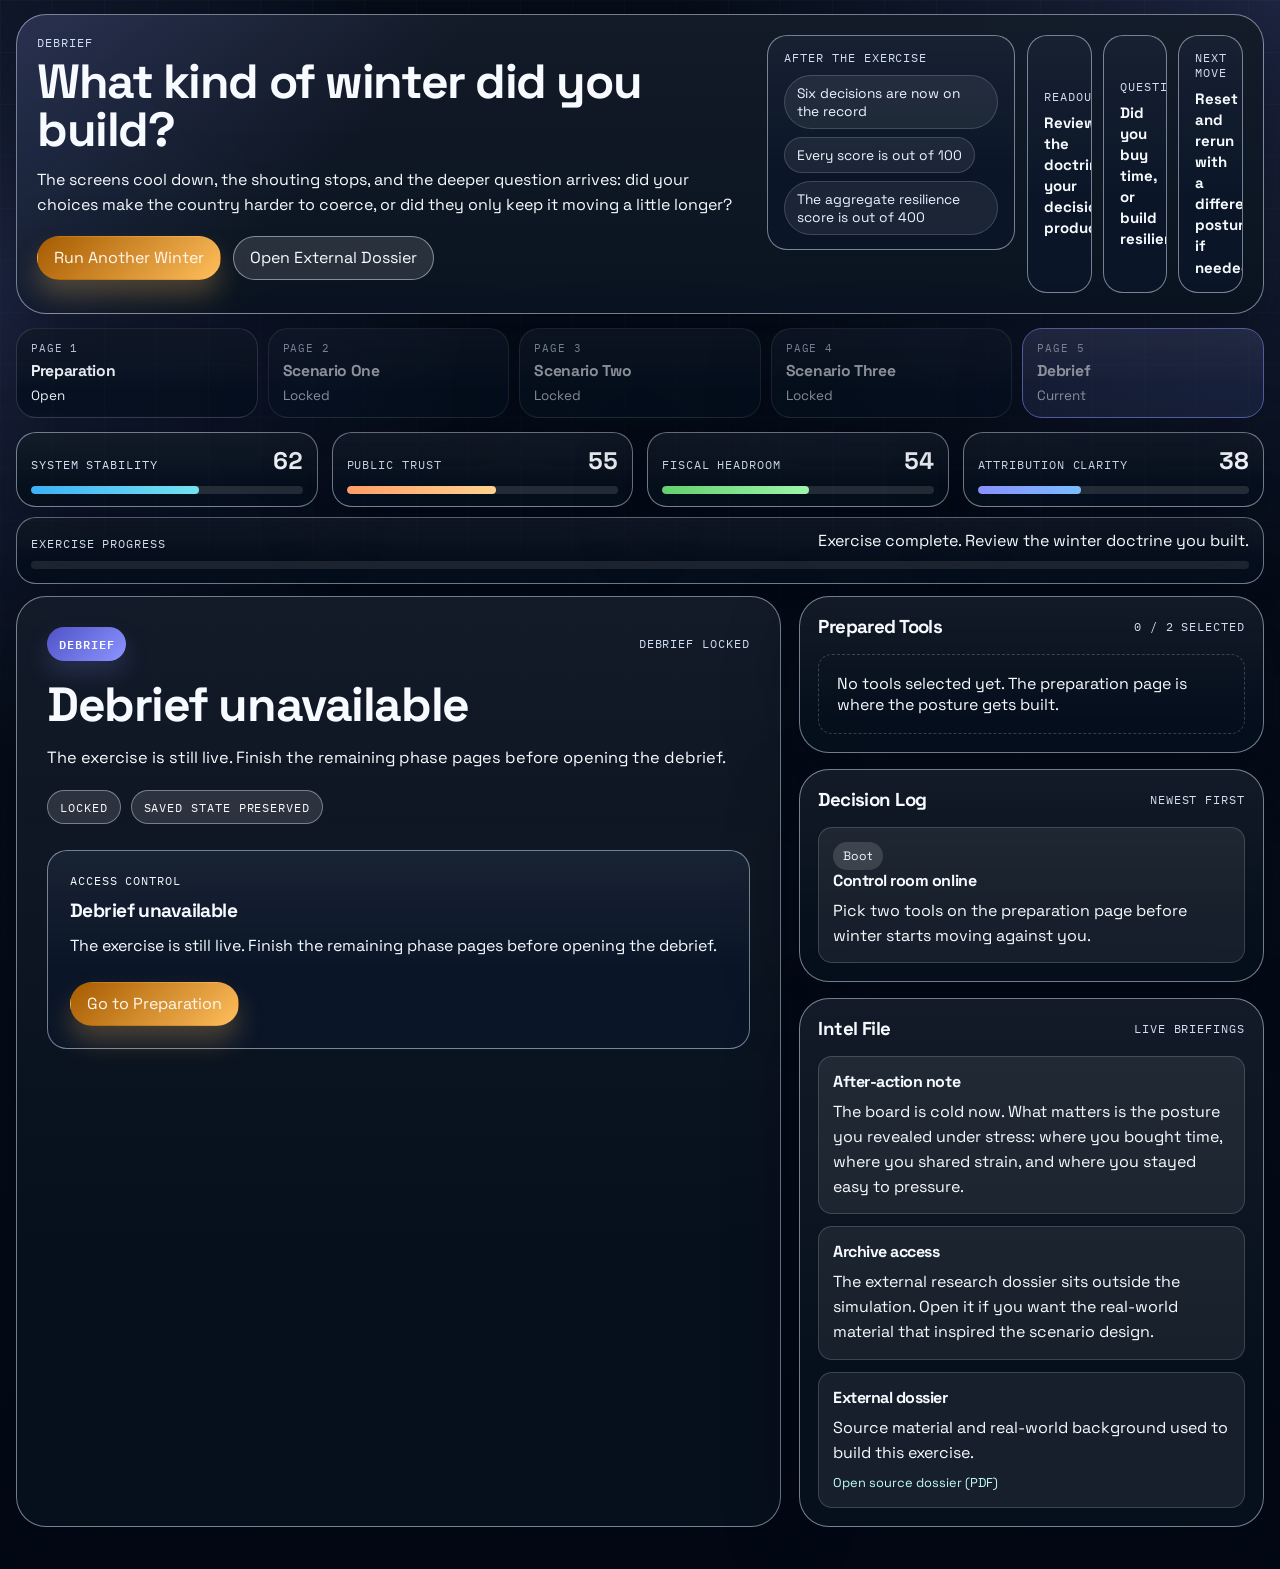
==== commit 11605ce4: "updated header" ====
--- a/debrief.html
+++ b/debrief.html
@@ -10,7 +10,7 @@
       href="https://fonts.googleapis.com/css2?family=IBM+Plex+Mono:wght@400;500;600&family=Space+Grotesk:wght@400;500;700&display=swap"
       rel="stylesheet"
     />
-    <link rel="stylesheet" href="styles.css?v=20260312i" />
+    <link rel="stylesheet" href="styles.css?v=20260312j" />
   </head>
   <body data-page="debrief">
     <div class="app-shell">
@@ -57,6 +57,6 @@
         </section>
       </main>
     </div>
-    <script src="app.js?v=20260312i"></script>
+    <script src="app.js?v=20260312j"></script>
   </body>
 </html>
--- a/styles.css
+++ b/styles.css
@@ -119,8 +119,8 @@
 .hero {
   display: grid;
   grid-template-columns: minmax(0, 1.2fr) minmax(340px, 0.8fr);
-  gap: 12px;
-  padding: clamp(10px, 1.6vw, 14px);
+  gap: 17px;
+  padding: clamp(14px, 2.2vw, 20px);
   border: 1px solid var(--line-strong);
   border-radius: var(--radius-xl);
   background:
@@ -176,23 +176,23 @@
 
 h1 {
   margin-top: 8px;
-  font-size: clamp(1.6rem, 3.8vw, 2.4rem);
-  line-height: 0.98;
+  font-size: clamp(2rem, 4.4vw, 3rem);
+  line-height: 1;
 }
 
 .hero-dek {
-  margin-top: 10px;
+  margin-top: 14px;
   max-width: 74ch;
   color: var(--ink);
-  font-size: 0.88rem;
-  line-height: 1.4;
+  font-size: 1rem;
+  line-height: 1.55;
 }
 
 .hero-actions {
   display: flex;
   flex-wrap: wrap;
-  gap: 10px;
-  margin-top: 14px;
+  gap: 12px;
+  margin-top: 18px;
 }
 
 .primary-button,
@@ -203,8 +203,8 @@
   align-items: center;
   justify-content: center;
   gap: 10px;
-  min-height: 40px;
-  padding: 0 14px;
+  min-height: 44px;
+  padding: 0 16px;
   border-radius: 999px;
   border: 1px solid transparent;
   text-decoration: none;
@@ -246,7 +246,7 @@
 .hero-side {
   display: grid;
   grid-template-columns: minmax(0, 1.15fr) minmax(0, 1fr);
-  gap: 8px;
+  gap: 12px;
   align-items: start;
 }
 
@@ -263,8 +263,8 @@
 
 .schematic-card {
   display: grid;
-  gap: 8px;
-  padding: 10px 12px;
+  gap: 10px;
+  padding: 14px 16px;
 }
 
 .schematic-grid {
@@ -338,16 +338,16 @@
 .scenario-list {
   display: flex;
   flex-wrap: wrap;
-  gap: 6px;
+  gap: 8px;
   padding: 0;
   margin: 0;
   list-style: none;
   color: var(--muted-strong);
-  font-size: 0.76rem;
+  font-size: 0.86rem;
 }
 
 .scenario-list li {
-  padding: 6px 10px;
+  padding: 8px 12px;
   border-radius: 999px;
   border: 1px solid rgba(221, 234, 252, 0.18);
   background: rgba(255, 255, 255, 0.07);
@@ -360,36 +360,36 @@
 .hero-stat-grid {
   display: grid;
   grid-template-columns: repeat(3, minmax(0, 1fr));
-  gap: 8px;
+  gap: 11px;
 }
 
 .hero-stat {
   display: flex;
   flex-direction: column;
   justify-content: center;
-  padding: 12px 14px;
+  padding: 14px 16px;
 }
 
 .hero-stat strong {
   display: block;
-  margin-top: 6px;
-  font-size: 0.82rem;
-  line-height: 1.28;
+  margin-top: 8px;
+  font-size: 0.94rem;
+  line-height: 1.4;
   color: var(--ink);
 }
 
 .phase-nav {
   display: grid;
   grid-template-columns: repeat(5, minmax(0, 1fr));
-  gap: 8px;
-  margin-top: 10px;
+  gap: 10px;
+  margin-top: 14px;
 }
 
 .phase-nav-link {
   display: grid;
-  gap: 4px;
-  min-height: 58px;
-  padding: 10px 12px;
+  gap: 6px;
+  min-height: 72px;
+  padding: 12px 14px;
   border-radius: var(--radius-lg);
   border: 1px solid rgba(221, 234, 252, 0.16);
   background:
@@ -418,22 +418,22 @@
 
 .phase-nav-step {
   color: var(--muted);
-  font-size: 0.62rem;
+  font-size: 0.7rem;
   font-family: "IBM Plex Mono", ui-monospace, monospace;
   letter-spacing: 0.08em;
   text-transform: uppercase;
 }
 
 .phase-nav-label {
-  font-size: 0.88rem;
+  font-size: 0.98rem;
   font-weight: 700;
   letter-spacing: -0.02em;
 }
 
 .phase-nav-status {
   color: var(--muted-strong);
-  font-size: 0.76rem;
-  line-height: 1.25;
+  font-size: 0.84rem;
+  line-height: 1.35;
 }
 
 .control-room {
@@ -458,7 +458,7 @@
 }
 
 .metric-card {
-  padding: 10px 12px;
+  padding: 12px 14px;
   border-radius: var(--radius-lg);
 }
 
@@ -475,7 +475,7 @@
 }
 
 .metric-value {
-  font-size: 1.35rem;
+  font-size: 1.5rem;
   font-weight: 700;
   font-variant-numeric: tabular-nums;
 }
@@ -518,7 +518,7 @@
 
 .progress-panel {
   margin-top: 10px;
-  padding: 10px 12px 12px;
+  padding: 12px 14px 14px;
   border-radius: var(--radius-lg);
 }
 
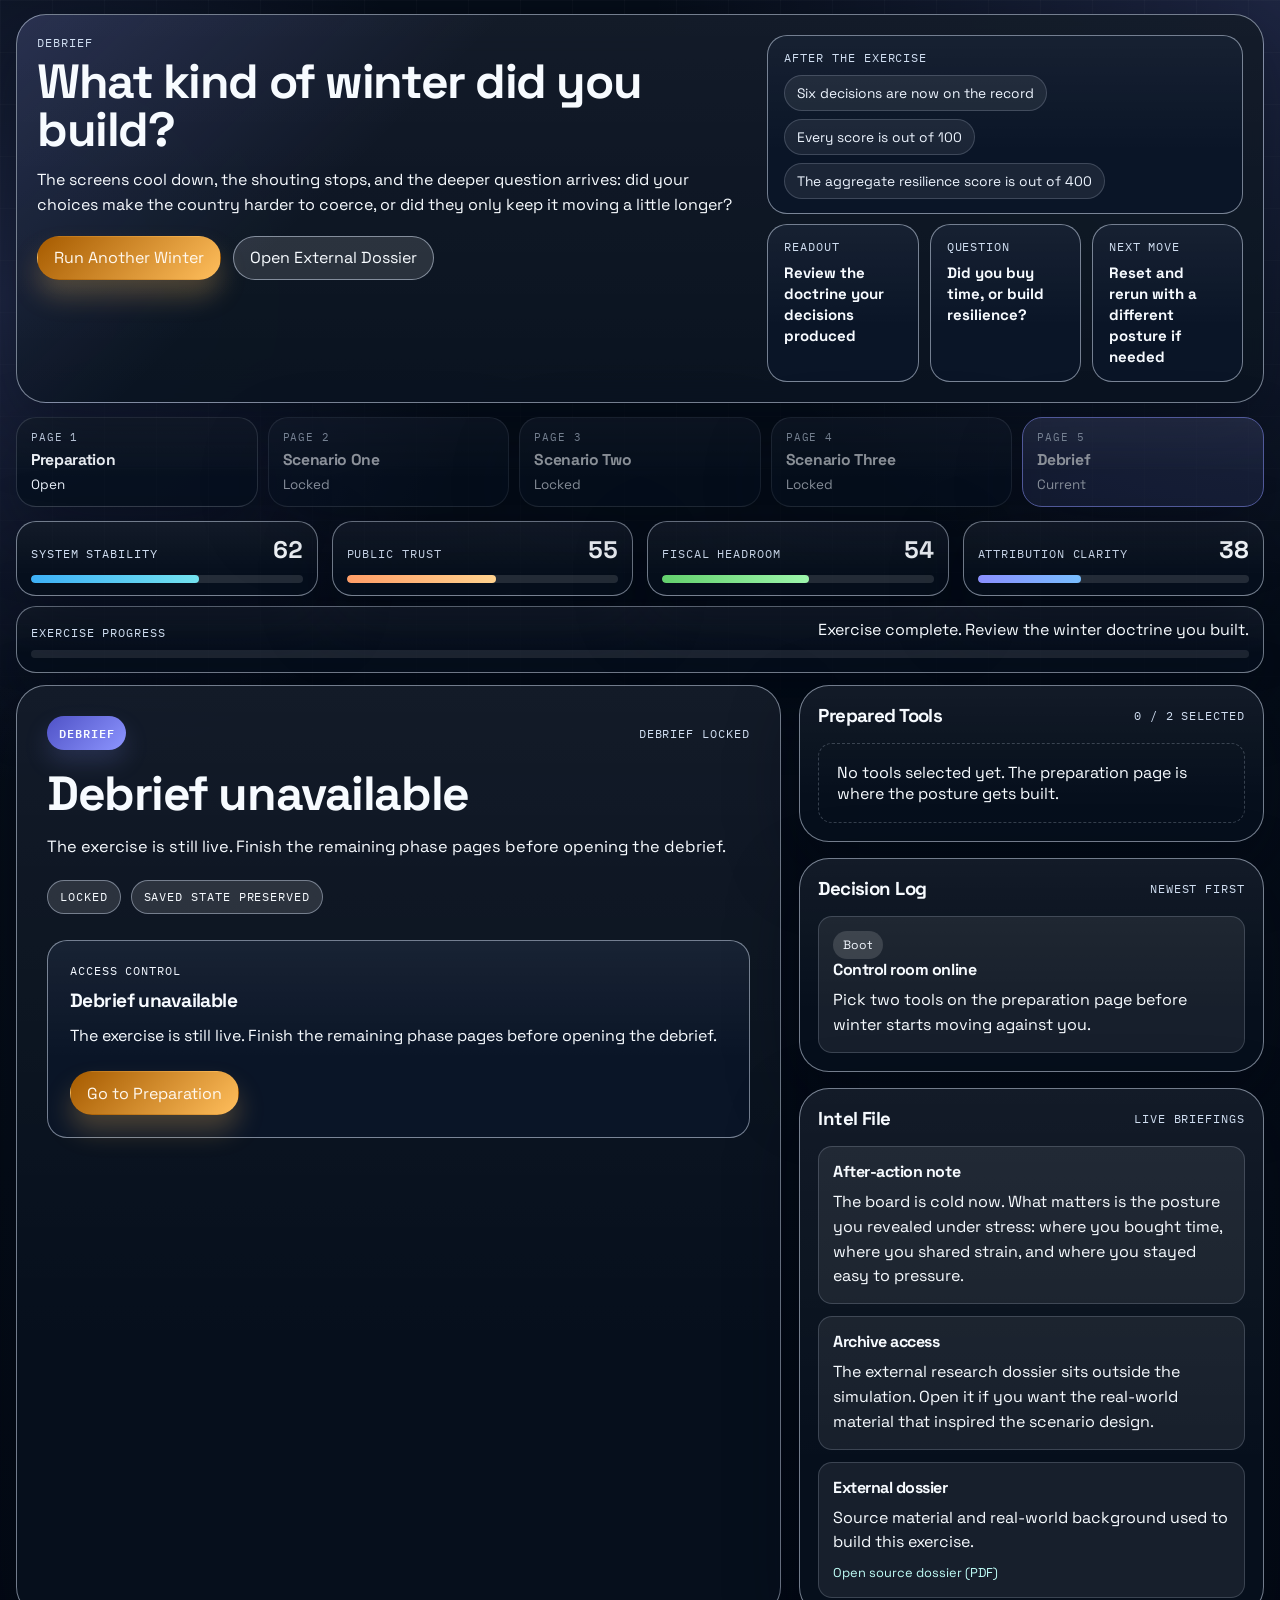
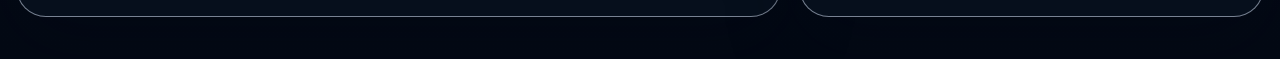
==== commit 3441cdcc: "Update to chip text" ====
--- a/debrief.html
+++ b/debrief.html
@@ -10,7 +10,7 @@
       href="https://fonts.googleapis.com/css2?family=IBM+Plex+Mono:wght@400;500;600&family=Space+Grotesk:wght@400;500;700&display=swap"
       rel="stylesheet"
     />
-    <link rel="stylesheet" href="styles.css?v=20260312j" />
+    <link rel="stylesheet" href="styles.css?v=20260312l" />
   </head>
   <body data-page="debrief">
     <div class="app-shell">
--- a/styles.css
+++ b/styles.css
@@ -245,8 +245,8 @@
 
 .hero-side {
   display: grid;
-  grid-template-columns: minmax(0, 1.15fr) minmax(0, 1fr);
-  gap: 12px;
+  grid-template-columns: 1fr;
+  gap: 10px;
   align-items: start;
 }
 
@@ -366,7 +366,7 @@
 .hero-stat {
   display: flex;
   flex-direction: column;
-  justify-content: center;
+  justify-content: flex-start;
   padding: 14px 16px;
 }
 
